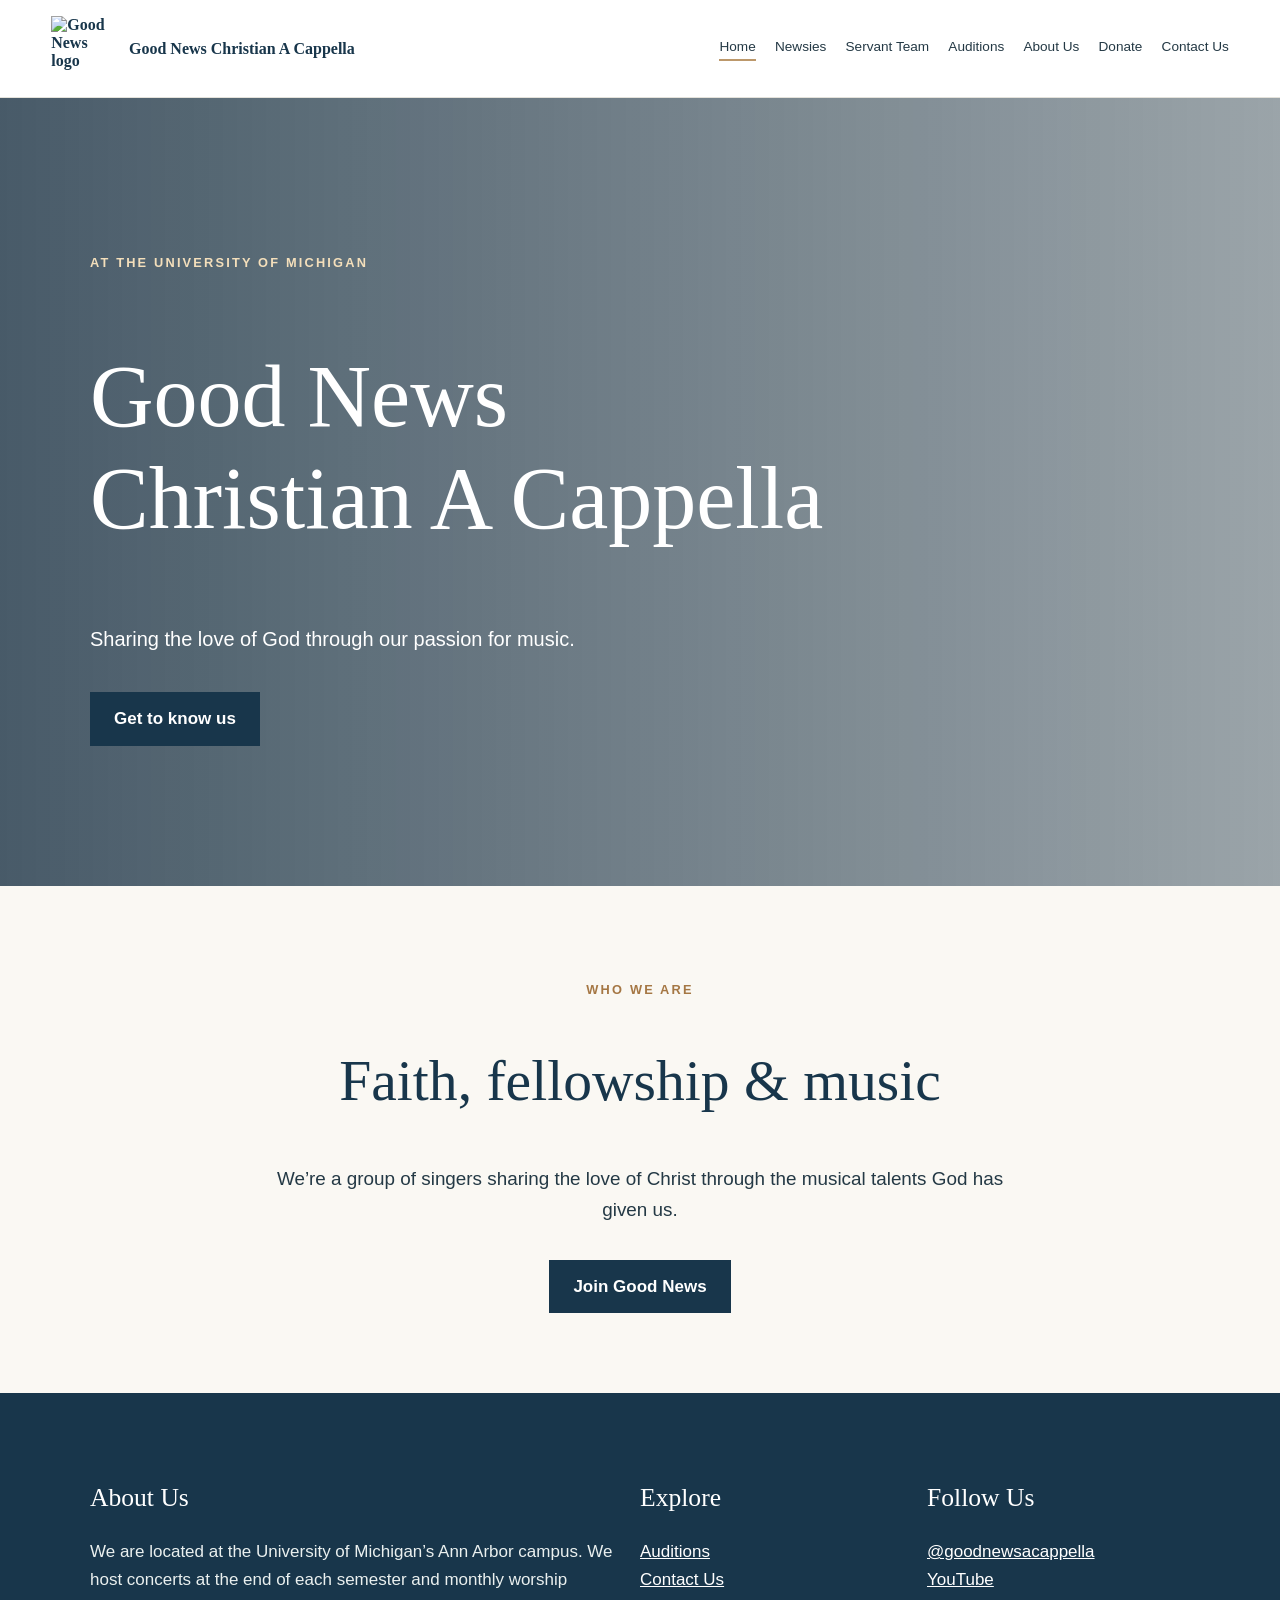
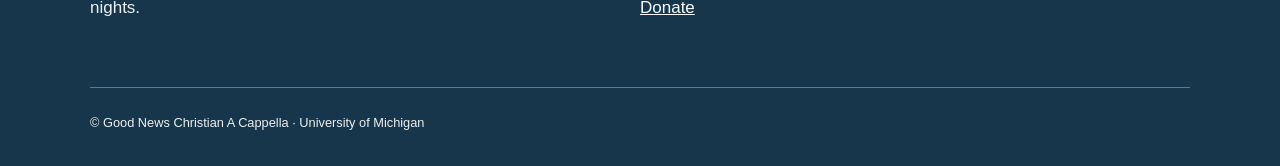
==== index.html @ 3f50224d "Add files via upload" ====
<!doctype html><html lang="en"><head><meta charset="utf-8"><meta name="viewport" content="width=device-width,initial-scale=1"><title>Home | Good News Christian A Cappella</title><meta name="description" content="Good News Christian A Cappella at the University of Michigan"><link rel="stylesheet" href="style.css"></head><body><a class="skip" href="#main">Skip to content</a><header class="header"><div class="header-inner"><a class="brand" href="index.html"><img src="assets/photo-00.png" alt="Good News logo">Good News Christian A Cappella</a><button class="menu" aria-expanded="false" aria-controls="navigation">Menu</button><nav id="navigation" class="nav" aria-label="Main navigation"><a href="index.html" aria-current="page">Home</a><a href="newsies.html">Newsies</a><a href="steam.html">Servant Team</a><a href="auditions.html">Auditions</a><a href="about.html">About Us</a><a href="donate.html">Donate</a><a href="contact.html">Contact Us</a></nav></div></header><main id="main"><section class="hero home"><div class="container"><p class="eyebrow">At the University of Michigan</p><h1>Good News<br>Christian A Cappella</h1><p>Sharing the love of God through our passion for music.</p><a class="button" href="about.html">Get to know us</a></div></section><section class="section intro"><div class="narrow"><p class="eyebrow">Who we are</p><h2>Faith, fellowship & music</h2><p>We’re a group of singers sharing the love of Christ through the musical talents God has given us.</p><a class="button" href="auditions.html">Join Good News</a></div></section></main><footer class="footer"><div class="container grid"><div><h3>About Us</h3><p>We are located at the University of Michigan’s Ann Arbor campus. We host concerts at the end of each semester and monthly worship nights.</p></div><div><h3>Explore</h3><a href="auditions.html">Auditions</a><br><a href="contact.html">Contact Us</a><br><a href="donate.html">Donate</a></div><div><h3>Follow Us</h3><a href="https://www.instagram.com/goodnewsacappella/">@goodnewsacappella</a><br><a href="https://www.youtube.com/@goodnewschristianacappella">YouTube</a></div></div><div class="container copyright">© Good News Christian A Cappella · University of Michigan</div></footer><script src="script.js"></script></body></html>
---- style.css ----
*{box-sizing:border-box}html{scroll-behavior:smooth}body{margin:0;background:#faf8f3;color:#243945;font:17px/1.65 Arial,sans-serif}h1,h2,h3{font-family:Georgia,serif;font-weight:normal;line-height:1.16;color:#18364b}h1{font-size:clamp(3rem,7vw,5.5rem)}h2{font-size:clamp(2.2rem,5vw,3.6rem)}h3{font-size:1.6rem}a{color:inherit}.skip{position:absolute;left:-999px}.skip:focus{left:1rem;top:1rem;background:#fff;z-index:10}.header{background:#fff;border-bottom:1px solid #e4e2db;position:relative;z-index:3}.header-inner{max-width:1350px;margin:auto;padding:1rem 4%;display:flex;align-items:center;justify-content:space-between;gap:1rem}.brand{display:flex;align-items:center;gap:.8rem;text-decoration:none;font:600 1rem Georgia,serif;color:#18364b}.brand img{height:65px;width:65px;object-fit:contain}.nav{display:flex;gap:clamp(.6rem,1.5vw,1.6rem)}.nav a{text-decoration:none;font-size:.85rem;white-space:nowrap}.nav a[aria-current=page]{border-bottom:2px solid #bc986b}.menu{display:none}.container{width:min(1100px,90%);margin:auto}.narrow{width:min(760px,90%);margin:auto}.hero{background:#e8ece7;padding:clamp(5rem,11vw,9rem) 0}.hero p{font-size:1.25rem;max-width:680px}.hero.home{min-height:72vh;display:flex;align-items:center;background:linear-gradient(90deg,#0c263abf,#0c263a66),url(assets/photo-01.png) center/cover}.hero.home h1,.hero.home p{color:#fff}.eyebrow{text-transform:uppercase;letter-spacing:.17em;font-size:.8rem!important;font-weight:bold;color:#a57744}.hero.home .eyebrow{color:#f4dfbb}.section{padding:5rem 0}.alt{background:#e9efec}.intro{text-align:center}.intro p{font-size:1.18rem}.button{display:inline-block;padding:.8rem 1.5rem;margin-top:1rem;background:#18364b;color:white;text-decoration:none;font-weight:bold}.button:hover{background:#315a70}.grid{display:grid;grid-template-columns:repeat(3,1fr);gap:1.5rem}.card{padding:2rem;background:white;border:1px solid #e5e1d9}.people .card{text-align:center;font:1.35rem Georgia,serif}.gallery{display:grid;grid-template-columns:repeat(3,1fr);gap:1rem}.gallery img{width:100%;height:270px;object-fit:cover}.faq details{padding:1rem 0;border-bottom:1px solid #ccc}.faq summary{cursor:pointer;font-weight:bold}.footer{background:#18364b;color:#eaf0ef;padding:4rem 0 2rem}.footer h3{color:white}.footer .grid{grid-template-columns:2fr 1fr 1fr}.footer a{color:white}.copyright{border-top:1px solid #637987;padding-top:1.5rem;margin-top:3rem;font-size:.8rem}.notice{background:white;border-left:3px solid #bc986b;padding:1rem}.steps{counter-reset:s}.steps .card:before{counter-increment:s;content:'0' counter(s);font:2rem Georgia,serif;color:#bc986b}@media(max-width:950px){.menu{display:block;background:white;border:1px solid #18364b;padding:.5rem .8rem}.nav{display:none;position:absolute;top:100%;left:0;right:0;background:white;padding:1.5rem 5%;box-shadow:0 10px 20px #0002;flex-direction:column}.nav.open{display:flex}}@media(max-width:650px){.grid,.gallery,.footer .grid{grid-template-columns:1fr}.section{padding:3.5rem 0}.gallery img{height:auto;aspect-ratio:4/3}.brand img{width:48px;height:48px}}
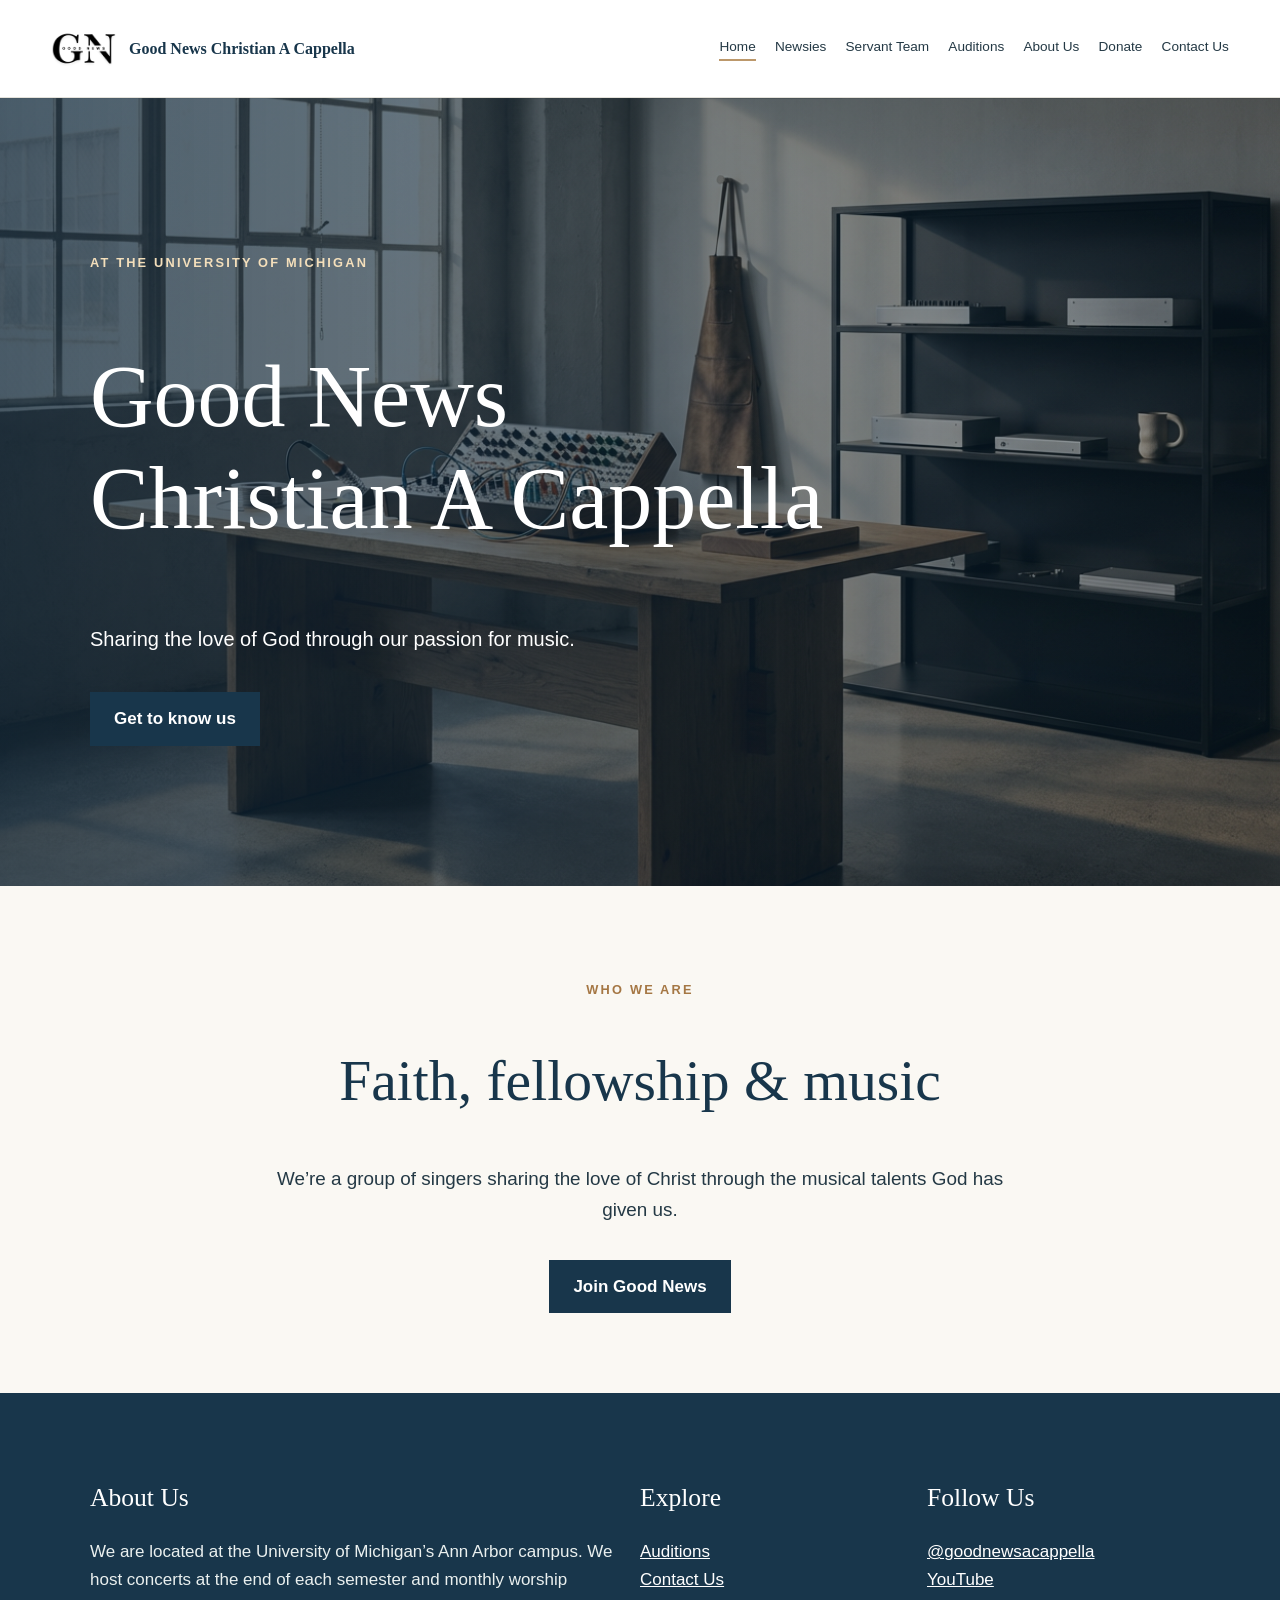
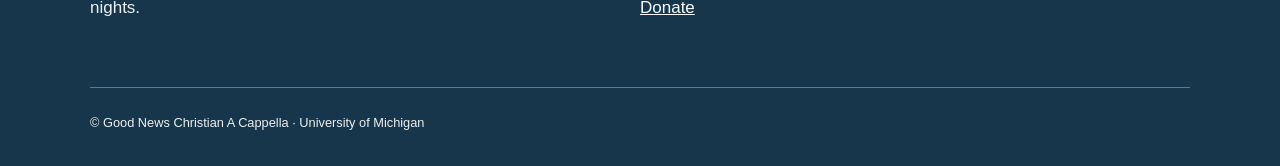
==== commit f38f214f: "Add files via upload" ====
--- a/index.html
+++ b/index.html
@@ -1 +1 @@
-<!doctype html><html lang="en"><head><meta charset="utf-8"><meta name="viewport" content="width=device-width,initial-scale=1"><title>Home | Good News Christian A Cappella</title><meta name="description" content="Good News Christian A Cappella at the University of Michigan"><link rel="stylesheet" href="style.css"></head><body><a class="skip" href="#main">Skip to content</a><header class="header"><div class="header-inner"><a class="brand" href="index.html"><img src="assets/photo-00.png" alt="Good News logo">Good News Christian A Cappella</a><button class="menu" aria-expanded="false" aria-controls="navigation">Menu</button><nav id="navigation" class="nav" aria-label="Main navigation"><a href="index.html" aria-current="page">Home</a><a href="newsies.html">Newsies</a><a href="steam.html">Servant Team</a><a href="auditions.html">Auditions</a><a href="about.html">About Us</a><a href="donate.html">Donate</a><a href="contact.html">Contact Us</a></nav></div></header><main id="main"><section class="hero home"><div class="container"><p class="eyebrow">At the University of Michigan</p><h1>Good News<br>Christian A Cappella</h1><p>Sharing the love of God through our passion for music.</p><a class="button" href="about.html">Get to know us</a></div></section><section class="section intro"><div class="narrow"><p class="eyebrow">Who we are</p><h2>Faith, fellowship & music</h2><p>We’re a group of singers sharing the love of Christ through the musical talents God has given us.</p><a class="button" href="auditions.html">Join Good News</a></div></section></main><footer class="footer"><div class="container grid"><div><h3>About Us</h3><p>We are located at the University of Michigan’s Ann Arbor campus. We host concerts at the end of each semester and monthly worship nights.</p></div><div><h3>Explore</h3><a href="auditions.html">Auditions</a><br><a href="contact.html">Contact Us</a><br><a href="donate.html">Donate</a></div><div><h3>Follow Us</h3><a href="https://www.instagram.com/goodnewsacappella/">@goodnewsacappella</a><br><a href="https://www.youtube.com/@goodnewschristianacappella">YouTube</a></div></div><div class="container copyright">© Good News Christian A Cappella · University of Michigan</div></footer><script src="script.js"></script></body></html>+<!doctype html><html lang="en"><head><meta charset="utf-8"><meta name="viewport" content="width=device-width,initial-scale=1"><title>Home | Good News Christian A Cappella</title><meta name="description" content="Good News Christian A Cappella at the University of Michigan"><link rel="stylesheet" href="style.css"></head><body><a class="skip" href="#main">Skip to content</a><header class="header"><div class="header-inner"><a class="brand" href="index.html"><img src="photo-00.png" alt="Good News logo">Good News Christian A Cappella</a><button class="menu" aria-expanded="false" aria-controls="navigation">Menu</button><nav id="navigation" class="nav" aria-label="Main navigation"><a href="index.html" aria-current="page">Home</a><a href="newsies.html">Newsies</a><a href="steam.html">Servant Team</a><a href="auditions.html">Auditions</a><a href="about.html">About Us</a><a href="donate.html">Donate</a><a href="contact.html">Contact Us</a></nav></div></header><main id="main"><section class="hero home"><div class="container"><p class="eyebrow">At the University of Michigan</p><h1>Good News<br>Christian A Cappella</h1><p>Sharing the love of God through our passion for music.</p><a class="button" href="about.html">Get to know us</a></div></section><section class="section intro"><div class="narrow"><p class="eyebrow">Who we are</p><h2>Faith, fellowship & music</h2><p>We’re a group of singers sharing the love of Christ through the musical talents God has given us.</p><a class="button" href="auditions.html">Join Good News</a></div></section></main><footer class="footer"><div class="container grid"><div><h3>About Us</h3><p>We are located at the University of Michigan’s Ann Arbor campus. We host concerts at the end of each semester and monthly worship nights.</p></div><div><h3>Explore</h3><a href="auditions.html">Auditions</a><br><a href="contact.html">Contact Us</a><br><a href="donate.html">Donate</a></div><div><h3>Follow Us</h3><a href="https://www.instagram.com/goodnewsacappella/">@goodnewsacappella</a><br><a href="https://www.youtube.com/@goodnewschristianacappella">YouTube</a></div></div><div class="container copyright">© Good News Christian A Cappella · University of Michigan</div></footer><script src="script.js"></script></body></html>
--- a/style.css
+++ b/style.css
@@ -1 +1 @@
-*{box-sizing:border-box}html{scroll-behavior:smooth}body{margin:0;background:#faf8f3;color:#243945;font:17px/1.65 Arial,sans-serif}h1,h2,h3{font-family:Georgia,serif;font-weight:normal;line-height:1.16;color:#18364b}h1{font-size:clamp(3rem,7vw,5.5rem)}h2{font-size:clamp(2.2rem,5vw,3.6rem)}h3{font-size:1.6rem}a{color:inherit}.skip{position:absolute;left:-999px}.skip:focus{left:1rem;top:1rem;background:#fff;z-index:10}.header{background:#fff;border-bottom:1px solid #e4e2db;position:relative;z-index:3}.header-inner{max-width:1350px;margin:auto;padding:1rem 4%;display:flex;align-items:center;justify-content:space-between;gap:1rem}.brand{display:flex;align-items:center;gap:.8rem;text-decoration:none;font:600 1rem Georgia,serif;color:#18364b}.brand img{height:65px;width:65px;object-fit:contain}.nav{display:flex;gap:clamp(.6rem,1.5vw,1.6rem)}.nav a{text-decoration:none;font-size:.85rem;white-space:nowrap}.nav a[aria-current=page]{border-bottom:2px solid #bc986b}.menu{display:none}.container{width:min(1100px,90%);margin:auto}.narrow{width:min(760px,90%);margin:auto}.hero{background:#e8ece7;padding:clamp(5rem,11vw,9rem) 0}.hero p{font-size:1.25rem;max-width:680px}.hero.home{min-height:72vh;display:flex;align-items:center;background:linear-gradient(90deg,#0c263abf,#0c263a66),url(assets/photo-01.png) center/cover}.hero.home h1,.hero.home p{color:#fff}.eyebrow{text-transform:uppercase;letter-spacing:.17em;font-size:.8rem!important;font-weight:bold;color:#a57744}.hero.home .eyebrow{color:#f4dfbb}.section{padding:5rem 0}.alt{background:#e9efec}.intro{text-align:center}.intro p{font-size:1.18rem}.button{display:inline-block;padding:.8rem 1.5rem;margin-top:1rem;background:#18364b;color:white;text-decoration:none;font-weight:bold}.button:hover{background:#315a70}.grid{display:grid;grid-template-columns:repeat(3,1fr);gap:1.5rem}.card{padding:2rem;background:white;border:1px solid #e5e1d9}.people .card{text-align:center;font:1.35rem Georgia,serif}.gallery{display:grid;grid-template-columns:repeat(3,1fr);gap:1rem}.gallery img{width:100%;height:270px;object-fit:cover}.faq details{padding:1rem 0;border-bottom:1px solid #ccc}.faq summary{cursor:pointer;font-weight:bold}.footer{background:#18364b;color:#eaf0ef;padding:4rem 0 2rem}.footer h3{color:white}.footer .grid{grid-template-columns:2fr 1fr 1fr}.footer a{color:white}.copyright{border-top:1px solid #637987;padding-top:1.5rem;margin-top:3rem;font-size:.8rem}.notice{background:white;border-left:3px solid #bc986b;padding:1rem}.steps{counter-reset:s}.steps .card:before{counter-increment:s;content:'0' counter(s);font:2rem Georgia,serif;color:#bc986b}@media(max-width:950px){.menu{display:block;background:white;border:1px solid #18364b;padding:.5rem .8rem}.nav{display:none;position:absolute;top:100%;left:0;right:0;background:white;padding:1.5rem 5%;box-shadow:0 10px 20px #0002;flex-direction:column}.nav.open{display:flex}}@media(max-width:650px){.grid,.gallery,.footer .grid{grid-template-columns:1fr}.section{padding:3.5rem 0}.gallery img{height:auto;aspect-ratio:4/3}.brand img{width:48px;height:48px}}+*{box-sizing:border-box}html{scroll-behavior:smooth}body{margin:0;background:#faf8f3;color:#243945;font:17px/1.65 Arial,sans-serif}h1,h2,h3{font-family:Georgia,serif;font-weight:normal;line-height:1.16;color:#18364b}h1{font-size:clamp(3rem,7vw,5.5rem)}h2{font-size:clamp(2.2rem,5vw,3.6rem)}h3{font-size:1.6rem}a{color:inherit}.skip{position:absolute;left:-999px}.skip:focus{left:1rem;top:1rem;background:#fff;z-index:10}.header{background:#fff;border-bottom:1px solid #e4e2db;position:relative;z-index:3}.header-inner{max-width:1350px;margin:auto;padding:1rem 4%;display:flex;align-items:center;justify-content:space-between;gap:1rem}.brand{display:flex;align-items:center;gap:.8rem;text-decoration:none;font:600 1rem Georgia,serif;color:#18364b}.brand img{height:65px;width:65px;object-fit:contain}.nav{display:flex;gap:clamp(.6rem,1.5vw,1.6rem)}.nav a{text-decoration:none;font-size:.85rem;white-space:nowrap}.nav a[aria-current=page]{border-bottom:2px solid #bc986b}.menu{display:none}.container{width:min(1100px,90%);margin:auto}.narrow{width:min(760px,90%);margin:auto}.hero{background:#e8ece7;padding:clamp(5rem,11vw,9rem) 0}.hero p{font-size:1.25rem;max-width:680px}.hero.home{min-height:72vh;display:flex;align-items:center;background:linear-gradient(90deg,#0c263abf,#0c263a66),url(photo-01.png) center/cover}.hero.home h1,.hero.home p{color:#fff}.eyebrow{text-transform:uppercase;letter-spacing:.17em;font-size:.8rem!important;font-weight:bold;color:#a57744}.hero.home .eyebrow{color:#f4dfbb}.section{padding:5rem 0}.alt{background:#e9efec}.intro{text-align:center}.intro p{font-size:1.18rem}.button{display:inline-block;padding:.8rem 1.5rem;margin-top:1rem;background:#18364b;color:white;text-decoration:none;font-weight:bold}.button:hover{background:#315a70}.grid{display:grid;grid-template-columns:repeat(3,1fr);gap:1.5rem}.card{padding:2rem;background:white;border:1px solid #e5e1d9}.people .card{text-align:center;font:1.35rem Georgia,serif}.gallery{display:grid;grid-template-columns:repeat(3,1fr);gap:1rem}.gallery img{width:100%;height:270px;object-fit:cover}.faq details{padding:1rem 0;border-bottom:1px solid #ccc}.faq summary{cursor:pointer;font-weight:bold}.footer{background:#18364b;color:#eaf0ef;padding:4rem 0 2rem}.footer h3{color:white}.footer .grid{grid-template-columns:2fr 1fr 1fr}.footer a{color:white}.copyright{border-top:1px solid #637987;padding-top:1.5rem;margin-top:3rem;font-size:.8rem}.notice{background:white;border-left:3px solid #bc986b;padding:1rem}.steps{counter-reset:s}.steps .card:before{counter-increment:s;content:'0' counter(s);font:2rem Georgia,serif;color:#bc986b}@media(max-width:950px){.menu{display:block;background:white;border:1px solid #18364b;padding:.5rem .8rem}.nav{display:none;position:absolute;top:100%;left:0;right:0;background:white;padding:1.5rem 5%;box-shadow:0 10px 20px #0002;flex-direction:column}.nav.open{display:flex}}@media(max-width:650px){.grid,.gallery,.footer .grid{grid-template-columns:1fr}.section{padding:3.5rem 0}.gallery img{height:auto;aspect-ratio:4/3}.brand img{width:48px;height:48px}}
